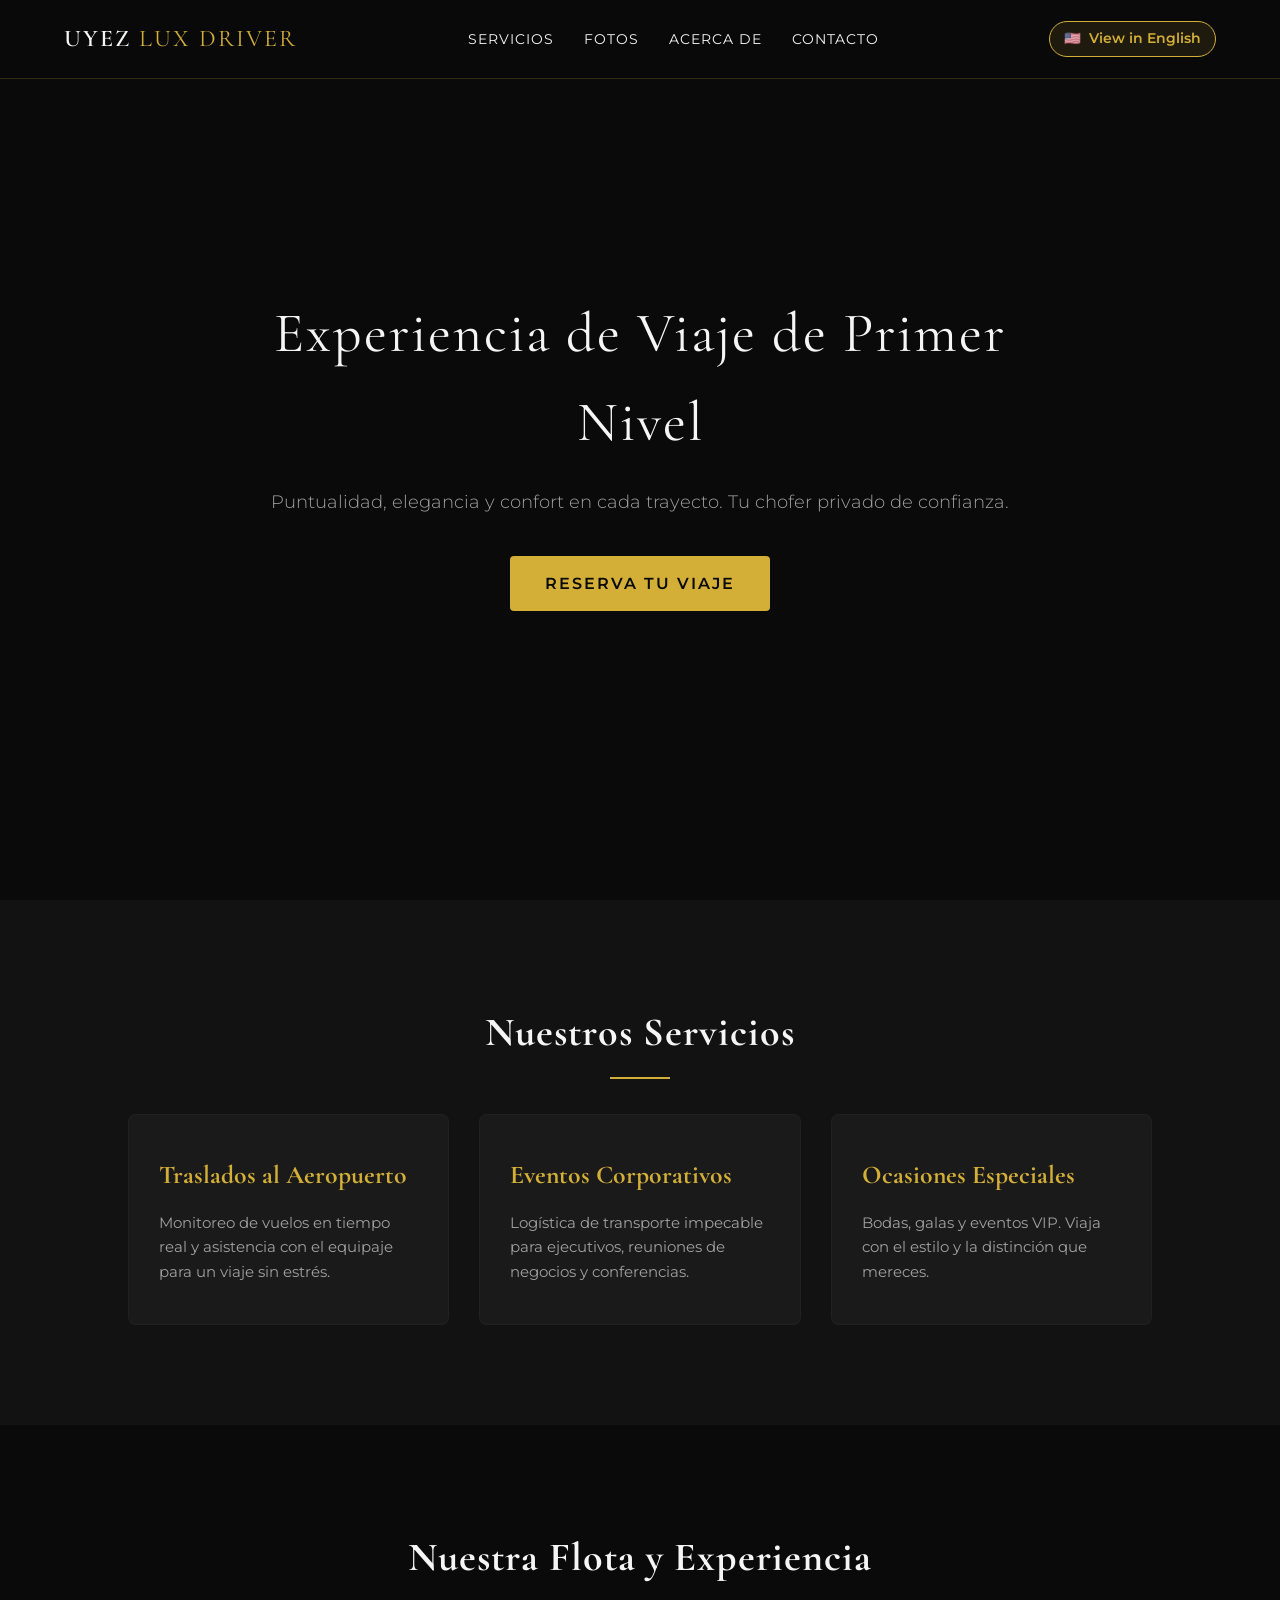
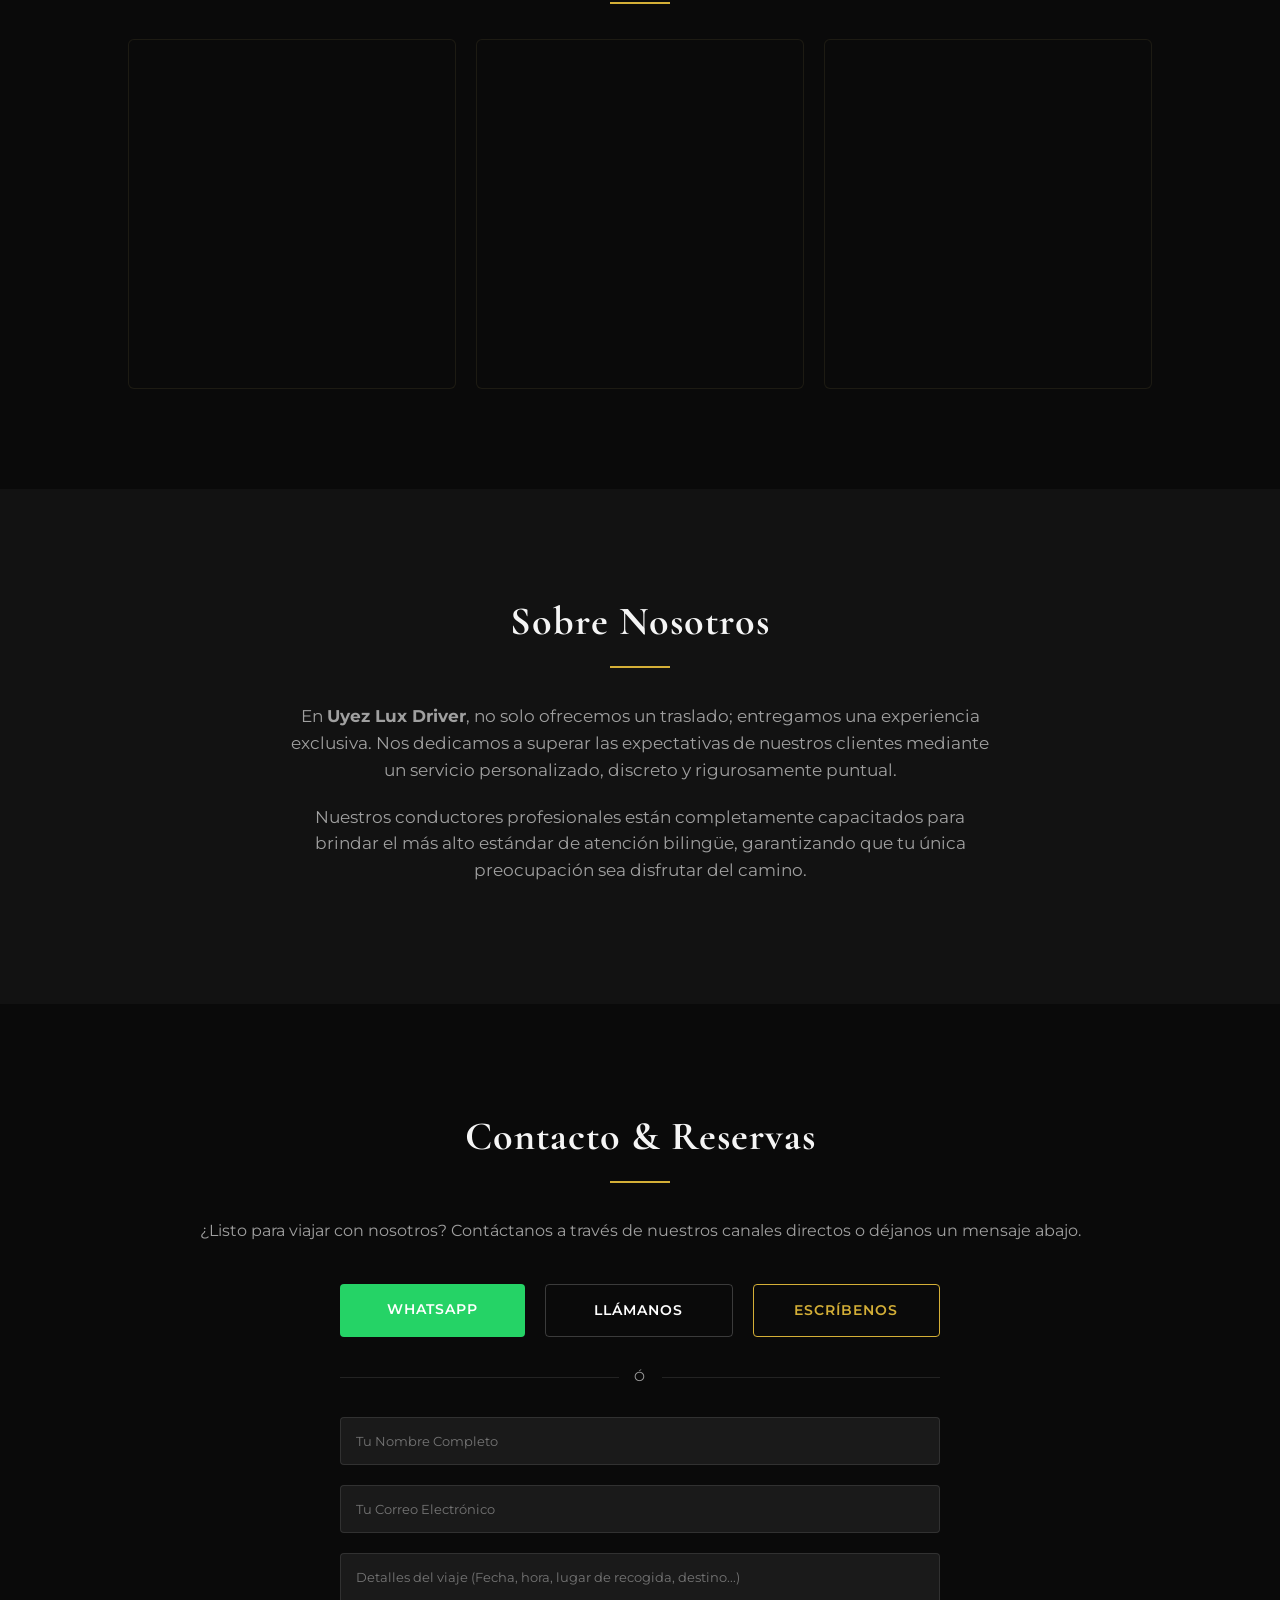
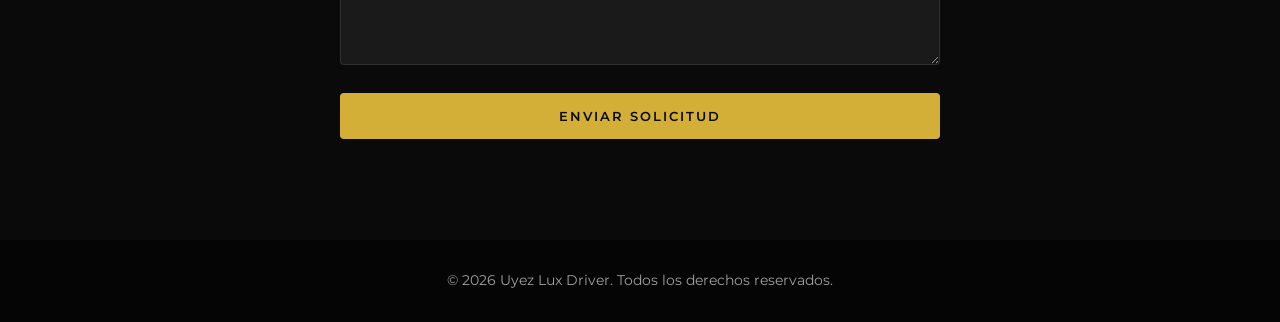
==== es.html @ 3fbd0e6f "Add files via upload" ====
<!DOCTYPE html>
<html lang="es">
<head>
    <meta charset="UTF-8">
    <meta name="viewport" content="width=device-width, initial-scale=1.0">
    <title>Uyez Lux Driver | Servicio de Chofer Premium</title>
    <link rel="stylesheet" href="style.css">
    <!-- Importación de tipografía elegante desde Google Fonts -->
    <link href="https://fonts.googleapis.com/css2?family=Cormorant+Garamond:ital,wght@0,400;0,600;1,400&family=Montserrat:wght@300;400;600&display=swap" rel="stylesheet">
</head>
<body>

    <!-- Navegación / Menú -->
    <header class="navbar">
        <div class="logo">
            UYEZ <span>LUX DRIVER</span>
        </div>
        <nav>
            <ul class="nav-links">
                <li><a href="#services">Servicios</a></li>
                <li><a href="#photos">Fotos</a></li>
                <li><a href="#about">Acerca de</a></li>
                <li><a href="#contact">Contacto</a></li>
            </ul>
        </nav>
        <!-- Enlace <a> que permite regresar a la versión en inglés (index.html) -->
        <a href="index.html" class="lang-badge">
            <span class="flag">🇺🇸</span> View in English
        </a>
    </header>

    <!-- Sección Hero -->
    <section class="hero">
        <div class="hero-overlay"></div>
        <div class="hero-content">
            <h1>Experiencia de Viaje de Primer Nivel</h1>
            <p>Puntualidad, elegancia y confort en cada trayecto. Tu chofer privado de confianza.</p>
            <a href="#contact" class="btn-primary">Reserva Tu Viaje</a>
        </div>
    </section>

    <!-- Sección de Servicios -->
    <section id="services" class="services-section">
        <h2 class="section-title">Nuestros Servicios</h2>
        <div class="services-grid">
            <div class="service-card">
                <h3>Traslados al Aeropuerto</h3>
                <p>Monitoreo de vuelos en tiempo real y asistencia con el equipaje para un viaje sin estrés.</p>
            </div>
            <div class="service-card">
                <h3>Eventos Corporativos</h3>
                <p>Logística de transporte impecable para ejecutivos, reuniones de negocios y conferencias.</p>
            </div>
            <div class="service-card">
                <h3>Ocasiones Especiales</h3>
                <p>Bodas, galas y eventos VIP. Viaja con el estilo y la distinción que mereces.</p>
            </div>
        </div>
    </section>

    <!-- Sección de Fotos -->
    <section id="photos" class="gallery-section">
        <h2 class="section-title">Nuestra Flota y Experiencia</h2>
        <div class="gallery-grid">
            <div class="gallery-item" style="background-image: url('https://images.unsplash.com/photo-1549399542-7e3f8b79c341?auto=format&fit=crop&q=80&w=600');"></div>
            <div class="gallery-item" style="background-image: url('https://images.unsplash.com/photo-1552519507-da3b142c6e3d?auto=format&fit=crop&q=80&w=600');"></div>
            <div class="gallery-item" style="background-image: url('https://images.unsplash.com/photo-1563720223185-11003d516935?auto=format&fit=crop&q=80&w=600');"></div>
        </div>
    </section>

    <!-- Sección Acerca de -->
    <section id="about" class="about-section">
        <div class="about-content">
            <h2 class="section-title">Sobre Nosotros</h2>
            <p>En <strong>Uyez Lux Driver</strong>, no solo ofrecemos un traslado; entregamos una experiencia exclusiva. Nos dedicamos a superar las expectativas de nuestros clientes mediante un servicio personalizado, discreto y rigurosamente puntual.</p>
            <p>Nuestros conductores profesionales están completamente capacitados para brindar el más alto estándar de atención bilingüe, garantizando que tu única preocupación sea disfrutar del camino.</p>
        </div>
    </section>

    <!-- Sección de Contacto -->
    <section id="contact" class="contact-section">
        <h2 class="section-title">Contacto & Reservas</h2>
        <p class="contact-subtitle">¿Listo para viajar con nosotros? Contáctanos a través de nuestros canales directos o déjanos un mensaje abajo.</p>
        
        <div class="direct-contact-buttons">
            <a href="https://wa.me/1234567890" target="_blank" class="contact-btn whatsapp-btn">WhatsApp</a>
            <a href="tel:+1234567890" class="contact-btn phone-btn">Llámanos</a>
            <a href="mailto:info@uyezluxdriver.com" class="contact-btn email-btn">Escríbenos</a>
        </div>

        <div class="separator"><span>Ó</span></div>

        <form class="contact-form" onsubmit="return false;">
            <div class="form-group">
                <input type="text" placeholder="Tu Nombre Completo" required>
            </div>
            <div class="form-group">
                <input type="email" placeholder="Tu Correo Electrónico" required>
            </div>
            <div class="form-group">
                <textarea rows="5" placeholder="Detalles del viaje (Fecha, hora, lugar de recogida, destino...)" required></textarea>
            </div>
            <button type="submit" class="btn-submit">Enviar Solicitud</button>
        </form>
    </section>

    <footer>
        <p>&copy; 2026 Uyez Lux Driver. Todos los derechos reservados.</p>
    </footer>

</body>
</html>
---- style.css ----
/* --- GENERAL CONFIGURATION & RESET --- */
* {
    margin: 0;
    padding: 0;
    box-sizing: border-box;
    scroll-behavior: smooth;
}

:root {
    --bg-dark: #0a0a0a;
    --bg-surface: #121212;
    --bg-card: #1a1a1a;
    --gold: #d4af37;
    --gold-hover: #f3e5ab;
    --text-light: #f5f5f5;
    --text-muted: #a0a0a0;
    --font-title: 'Cormorant Garamond', serif;
    --font-body: 'Montserrat', sans-serif;
}

body {
    font-family: var(--font-body);
    background-color: var(--bg-dark);
    color: var(--text-light);
    line-height: 1.6;
}

/* --- NAVIGATION HEADER --- */
.navbar {
    position: fixed;
    top: 0;
    left: 0;
    width: 100%;
    display: flex;
    justify-content: space-between;
    align-items: center;
    padding: 20px 5%;
    background: rgba(10, 10, 10, 0.85);
    backdrop-filter: blur(10px);
    border-bottom: 1px solid rgba(212, 175, 55, 0.2);
    z-index: 1000;
}

.logo {
    font-family: var(--font-title);
    font-size: 1.5rem;
    font-weight: 600;
    letter-spacing: 2px;
    color: var(--text-light);
}

.logo span {
    color: var(--gold);
    font-weight: 400;
}

.nav-links {
    display: flex;
    list-style: none;
    gap: 30px;
}

.nav-links a {
    color: var(--text-light);
    text-decoration: none;
    font-size: 0.9rem;
    text-transform: uppercase;
    letter-spacing: 1px;
    transition: color 0.3s ease;
}

.nav-links a:hover {
    color: var(--gold);
}

/* Botón de cambio de idioma optimizado como enlace */
.lang-badge {
    background: rgba(212, 175, 55, 0.1);
    border: 1px solid var(--gold);
    padding: 6px 14px;
    border-radius: 20px;
    font-size: 0.85rem;
    font-weight: 600;
    display: flex;
    align-items: center;
    gap: 8px;
    color: var(--gold);
    text-decoration: none; /* Quita el subrayado predeterminado */
    cursor: pointer;
    transition: all 0.3s ease;
}

.lang-badge:hover {
    background: rgba(212, 175, 55, 0.25);
    transform: translateY(-1px);
    box-shadow: 0 4px 12px rgba(212, 175, 55, 0.15);
}

/* --- HERO SECTION --- */
.hero {
    position: relative;
    height: 100vh;
    background: url('https://images.unsplash.com/photo-1503376780353-7e6692767b70?auto=format&fit=crop&q=80&w=1920') center/cover no-repeat;
    display: flex;
    align-items: center;
    justify-content: center;
    text-align: center;
    padding: 0 20px;
}

.hero-overlay {
    position: absolute;
    top: 0;
    left: 0;
    width: 100%;
    height: 100%;
    background: linear-gradient(to bottom, rgba(10,10,10,0.6), rgba(10,10,10,0.95));
}

.hero-content {
    position: relative;
    z-index: 1;
    max-width: 800px;
}

.hero-content h1 {
    font-family: var(--font-title);
    font-size: 3.5rem;
    font-weight: 400;
    margin-bottom: 20px;
    letter-spacing: 2px;
}

.hero-content p {
    font-size: 1.1rem;
    color: var(--text-muted);
    margin-bottom: 40px;
    font-weight: 300;
}

.btn-primary {
    display: inline-block;
    padding: 15px 35px;
    background-color: var(--gold);
    color: var(--bg-dark);
    text-decoration: none;
    text-transform: uppercase;
    font-weight: 600;
    letter-spacing: 2px;
    border-radius: 4px;
    transition: all 0.3s ease;
}

.btn-primary:hover {
    background-color: var(--gold-hover);
    transform: translateY(-3px);
    box-shadow: 0 10px 20px rgba(212, 175, 55, 0.2);
}

/* --- REUSABLE SECTION STYLES --- */
section {
    padding: 100px 10%;
}

.section-title {
    font-family: var(--font-title);
    font-size: 2.5rem;
    text-align: center;
    margin-bottom: 50px;
    position: relative;
    letter-spacing: 1px;
}

.section-title::after {
    content: '';
    position: absolute;
    bottom: -15px;
    left: 50%;
    transform: translateX(-50%);
    width: 60px;
    height: 2px;
    background-color: var(--gold);
}

/* --- SERVICES SECTION --- */
.services-section {
    background-color: var(--bg-surface);
}

.services-grid {
    display: grid;
    grid-template-columns: repeat(auto-fit, minmax(280px, 1fr));
    gap: 30px;
}

.service-card {
    background-color: var(--bg-card);
    padding: 40px 30px;
    border-radius: 8px;
    border: 1px solid rgba(255, 255, 255, 0.03);
    transition: all 0.3s ease;
}

.service-card:hover {
    border-color: var(--gold);
    transform: translateY(-5px);
}

.service-card h3 {
    font-family: var(--font-title);
    font-size: 1.6rem;
    margin-bottom: 15px;
    color: var(--gold);
}

.service-card p {
    color: var(--text-muted);
    font-size: 0.95rem;
}

/* --- PHOTOS SECTION (GALLERY) --- */
.gallery-section {
    background-color: var(--bg-dark);
}

.gallery-grid {
    display: grid;
    grid-template-columns: repeat(auto-fit, minmax(300px, 1fr));
    gap: 20px;
}

.gallery-item {
    height: 350px;
    border-radius: 6px;
    background-size: cover;
    background-position: center;
    filter: grayscale(40%);
    transition: all 0.5s ease;
    border: 1px solid rgba(212, 175, 55, 0.1);
}

.gallery-item:hover {
    filter: grayscale(0%);
    transform: scale(1.02);
    border-color: var(--gold);
}

/* --- ABOUT SECTION --- */
.about-section {
    background-color: var(--bg-surface);
    text-align: center;
}

.about-content {
    max-width: 700px;
    margin: 0 auto;
}

.about-content p {
    color: var(--text-muted);
    margin-bottom: 20px;
    font-size: 1.05rem;
}

/* --- CONTACT SECTION --- */
.contact-section {
    background-color: var(--bg-dark);
    text-align: center;
}

.contact-subtitle {
    color: var(--text-muted);
    margin-bottom: 40px;
}

/* Direct Contact Buttons Layout */
.direct-contact-buttons {
    display: flex;
    justify-content: center;
    gap: 20px;
    max-width: 600px;
    margin: 0 auto 30px auto;
}

.contact-btn {
    flex: 1;
    padding: 14px;
    text-decoration: none;
    font-weight: 600;
    font-size: 0.9rem;
    letter-spacing: 1px;
    text-transform: uppercase;
    border-radius: 4px;
    transition: all 0.3s ease;
    display: inline-block;
    text-align: center;
}

.whatsapp-btn {
    background-color: #25D366;
    color: #fff;
}

.whatsapp-btn:hover {
    background-color: #20ba5a;
    transform: translateY(-2px);
    box-shadow: 0 5px 15px rgba(37, 211, 102, 0.3);
}

.phone-btn {
    background-color: transparent;
    color: #ffffff;
    border: 1px solid rgba(255, 255, 255, 0.2);
}

.phone-btn:hover {
    background-color: rgba(255, 255, 255, 0.05);
    border-color: #ffffff;
    transform: translateY(-2px);
}

.email-btn {
    background-color: transparent;
    color: var(--gold);
    border: 1px solid var(--gold);
}

.email-btn:hover {
    background-color: rgba(212, 175, 55, 0.05);
    transform: translateY(-2px);
    box-shadow: 0 5px 15px rgba(212, 175, 55, 0.15);
}

/* Text Separator line */
.separator {
    display: flex;
    align-items: center;
    text-align: center;
    color: var(--text-muted);
    max-width: 600px;
    margin: 0 auto 30px auto;
    font-size: 0.8rem;
    letter-spacing: 2px;
}

.separator::before, .separator::after {
    content: '';
    flex: 1;
    border-bottom: 1px solid rgba(255, 255, 255, 0.1);
}

.separator span {
    padding: 0 15px;
}

/* Form Styles */
.contact-form {
    max-width: 600px;
    margin: 0 auto;
}

.form-group {
    margin-bottom: 20px;
}

.contact-form input, 
.contact-form textarea {
    width: 100%;
    padding: 15px;
    background-color: var(--bg-card);
    border: 1px solid rgba(255, 255, 255, 0.1);
    color: var(--text-light);
    font-family: var(--font-body);
    border-radius: 4px;
    outline: none;
    transition: border-color 0.3s ease;
}

.contact-form input:focus, 
.contact-form textarea:focus {
    border-color: var(--gold);
}

.btn-submit {
    width: 100%;
    padding: 15px;
    background-color: var(--gold);
    color: var(--bg-dark);
    border: none;
    font-family: var(--font-body);
    font-weight: 600;
    text-transform: uppercase;
    letter-spacing: 2px;
    cursor: pointer;
    border-radius: 4px;
    transition: all 0.3s ease;
}

.btn-submit:hover {
    background-color: var(--gold-hover);
}

/* --- FOOTER --- */
footer {
    background-color: #050505;
    padding: 30px;
    text-align: center;
    font-size: 0.85rem;
    color: var(--text-muted);
    border-top: 1px solid rgba(255, 255, 255, 0.02);
}

/* --- RESPONSIVE DESIGN (MOBILE) --- */
@media (max-width: 768px) {
    .navbar {
        flex-direction: column;
        gap: 15px;
        padding: 15px;
    }
    
    .nav-links {
        gap: 15px;
        flex-wrap: wrap;
        justify-content: center;
    }

    .hero-content h1 {
        font-size: 2.3rem;
    }
    
    .direct-contact-buttons {
        flex-direction: column;
        gap: 10px;
    }
    
    section {
        padding: 60px 5%;
    }
}
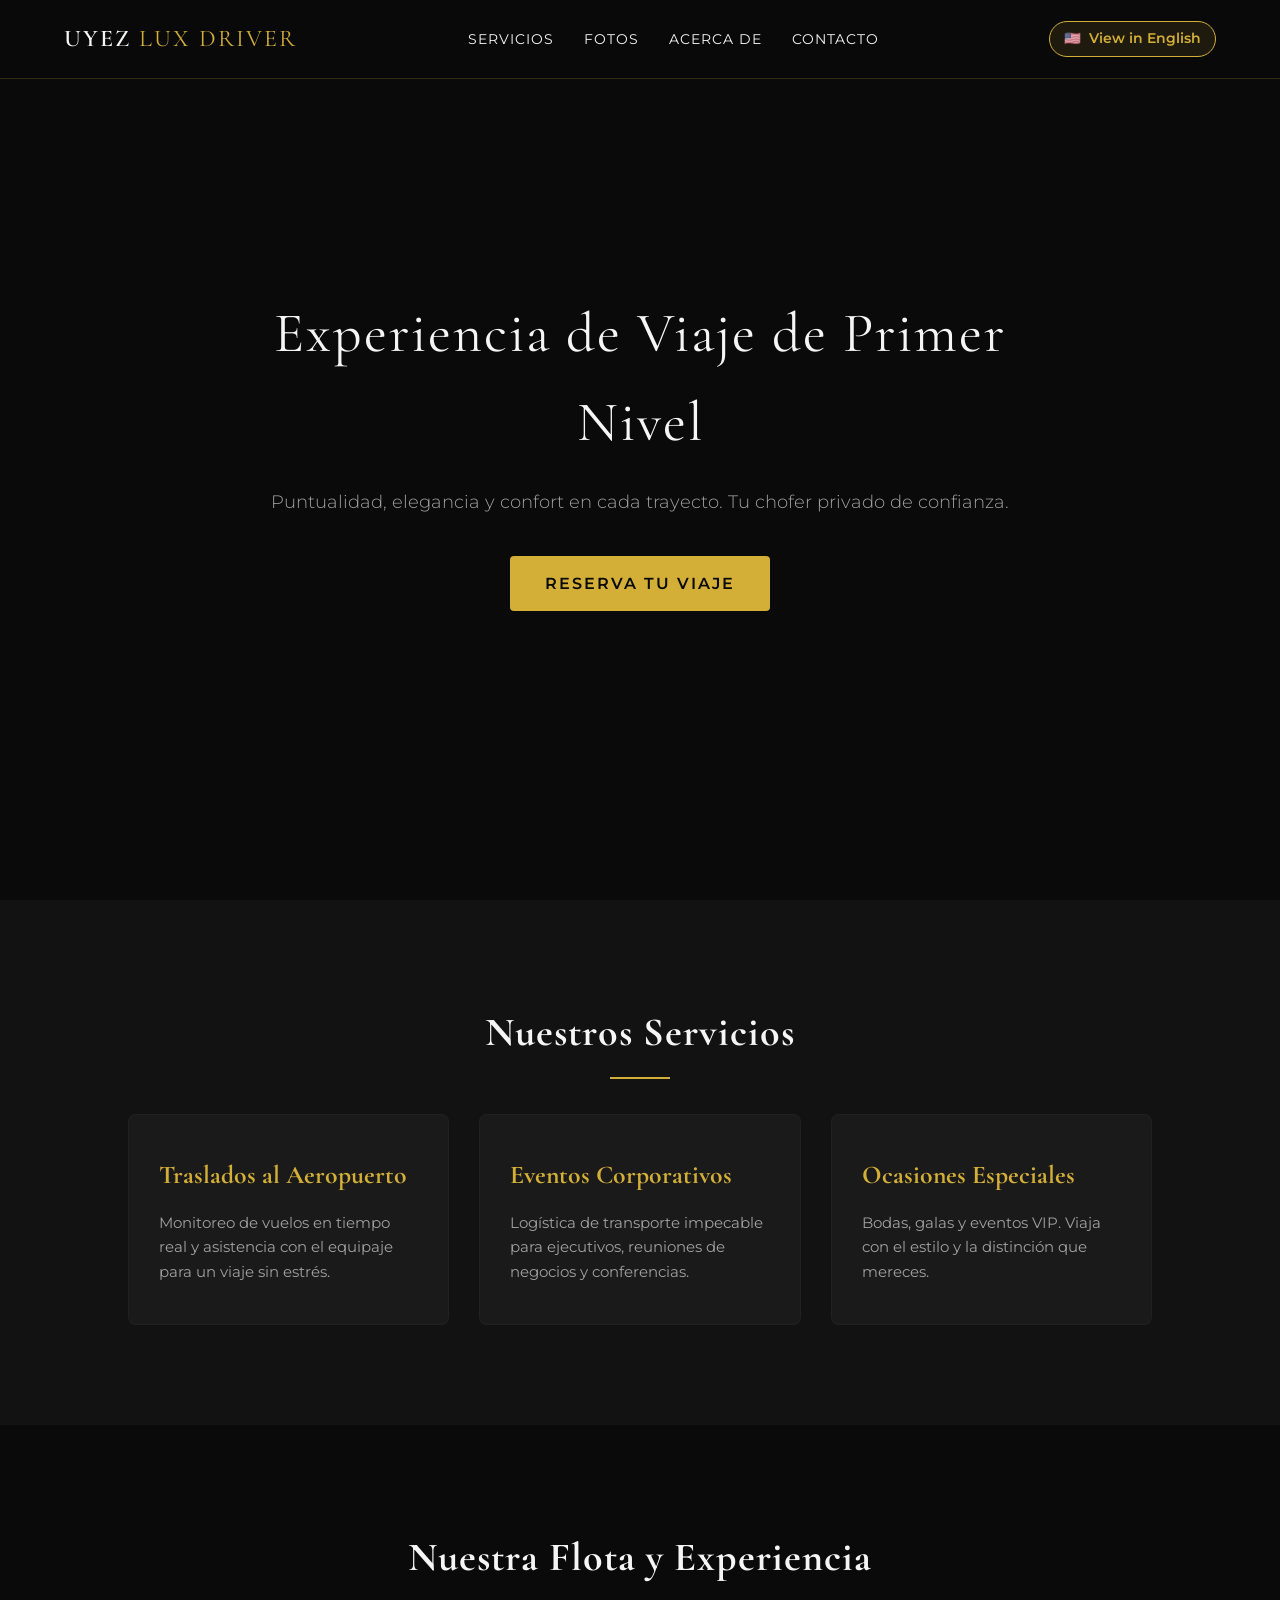
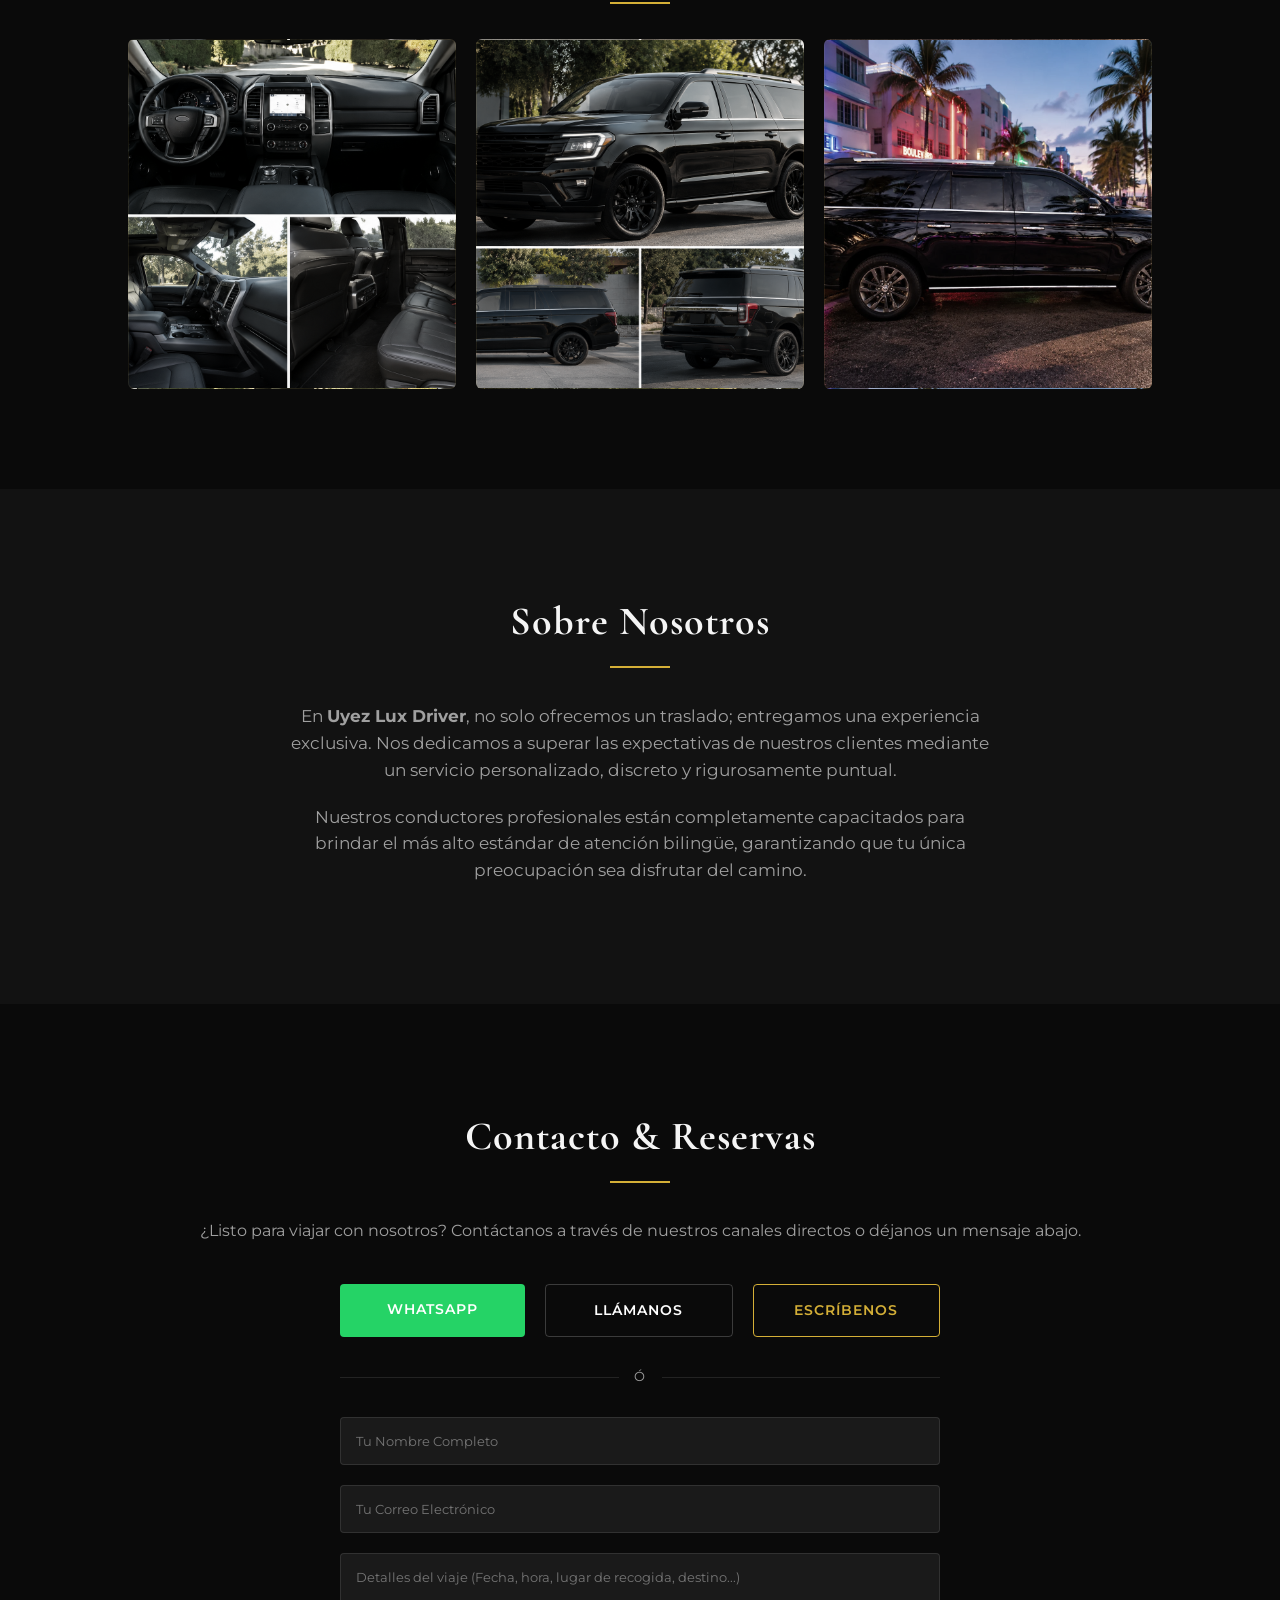
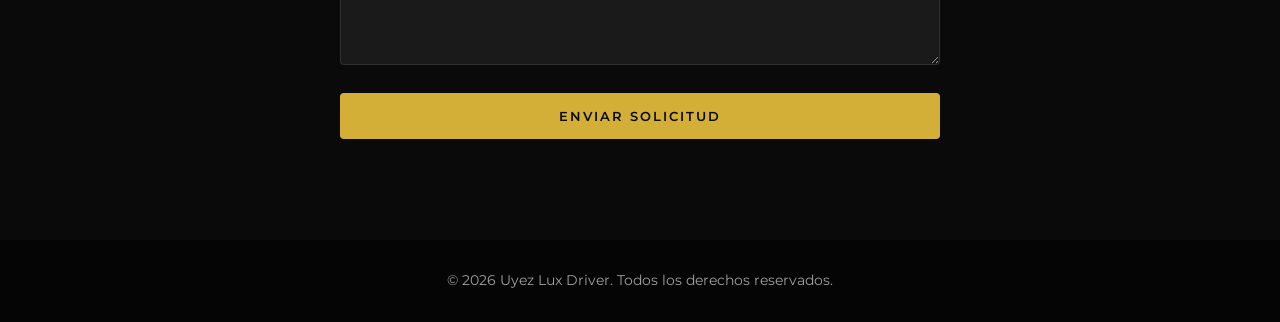
==== commit cb03f7bb: "Add files via upload" ====
--- a/es.html
+++ b/es.html
@@ -62,12 +62,11 @@
     <section id="photos" class="gallery-section">
         <h2 class="section-title">Nuestra Flota y Experiencia</h2>
         <div class="gallery-grid">
-            <div class="gallery-item" style="background-image: url('https://images.unsplash.com/photo-1549399542-7e3f8b79c341?auto=format&fit=crop&q=80&w=600');"></div>
-            <div class="gallery-item" style="background-image: url('https://images.unsplash.com/photo-1552519507-da3b142c6e3d?auto=format&fit=crop&q=80&w=600');"></div>
-            <div class="gallery-item" style="background-image: url('https://images.unsplash.com/photo-1563720223185-11003d516935?auto=format&fit=crop&q=80&w=600');"></div>
+            <div class="gallery-item" style="background-image: url('ChatGPT\ Image\ May\ 24\,\ 2026\,\ 06_34_45\ PM.png');"></div>
+            <div class="gallery-item" style="background-image: url('ChatGPT\ Image\ May\ 24\,\ 2026\,\ 06_36_39\ PM.png');"></div>
+            <div class="gallery-item" style="background-image: url('south_beach_miami_suv_web_1600.webp');"></div>
         </div>
-    </section>
-
+    </section
     <!-- Sección Acerca de -->
     <section id="about" class="about-section">
         <div class="about-content">
@@ -83,9 +82,9 @@
         <p class="contact-subtitle">¿Listo para viajar con nosotros? Contáctanos a través de nuestros canales directos o déjanos un mensaje abajo.</p>
         
         <div class="direct-contact-buttons">
-            <a href="https://wa.me/1234567890" target="_blank" class="contact-btn whatsapp-btn">WhatsApp</a>
-            <a href="tel:+1234567890" class="contact-btn phone-btn">Llámanos</a>
-            <a href="mailto:info@uyezluxdriver.com" class="contact-btn email-btn">Escríbenos</a>
+            <a href="https://wa.me/3054235119" target="_blank" class="contact-btn whatsapp-btn">WhatsApp</a>
+            <a href="tel:+13054235119" class="contact-btn phone-btn">Llámanos</a>
+            <a href="mailto:uyezlux@gmail.com" class="contact-btn email-btn">Escríbenos</a>
         </div>
 
         <div class="separator"><span>Ó</span></div>
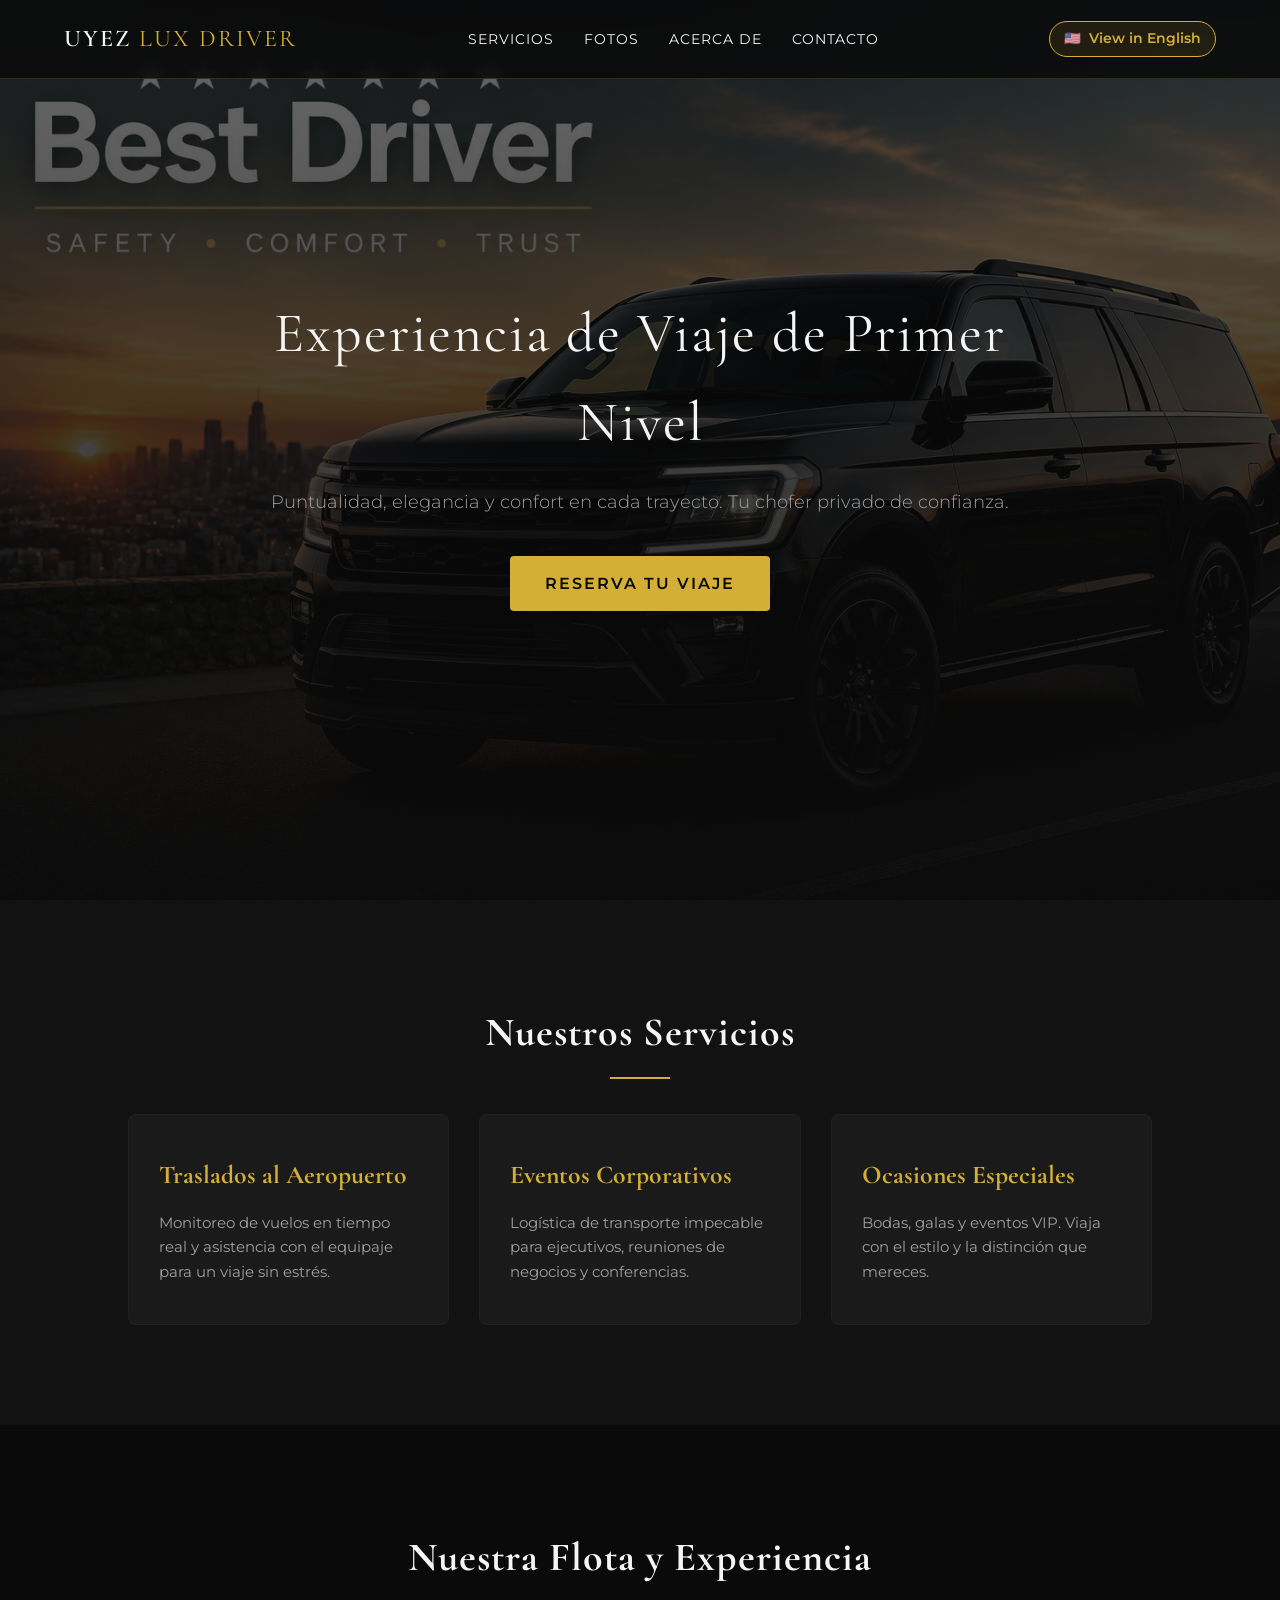
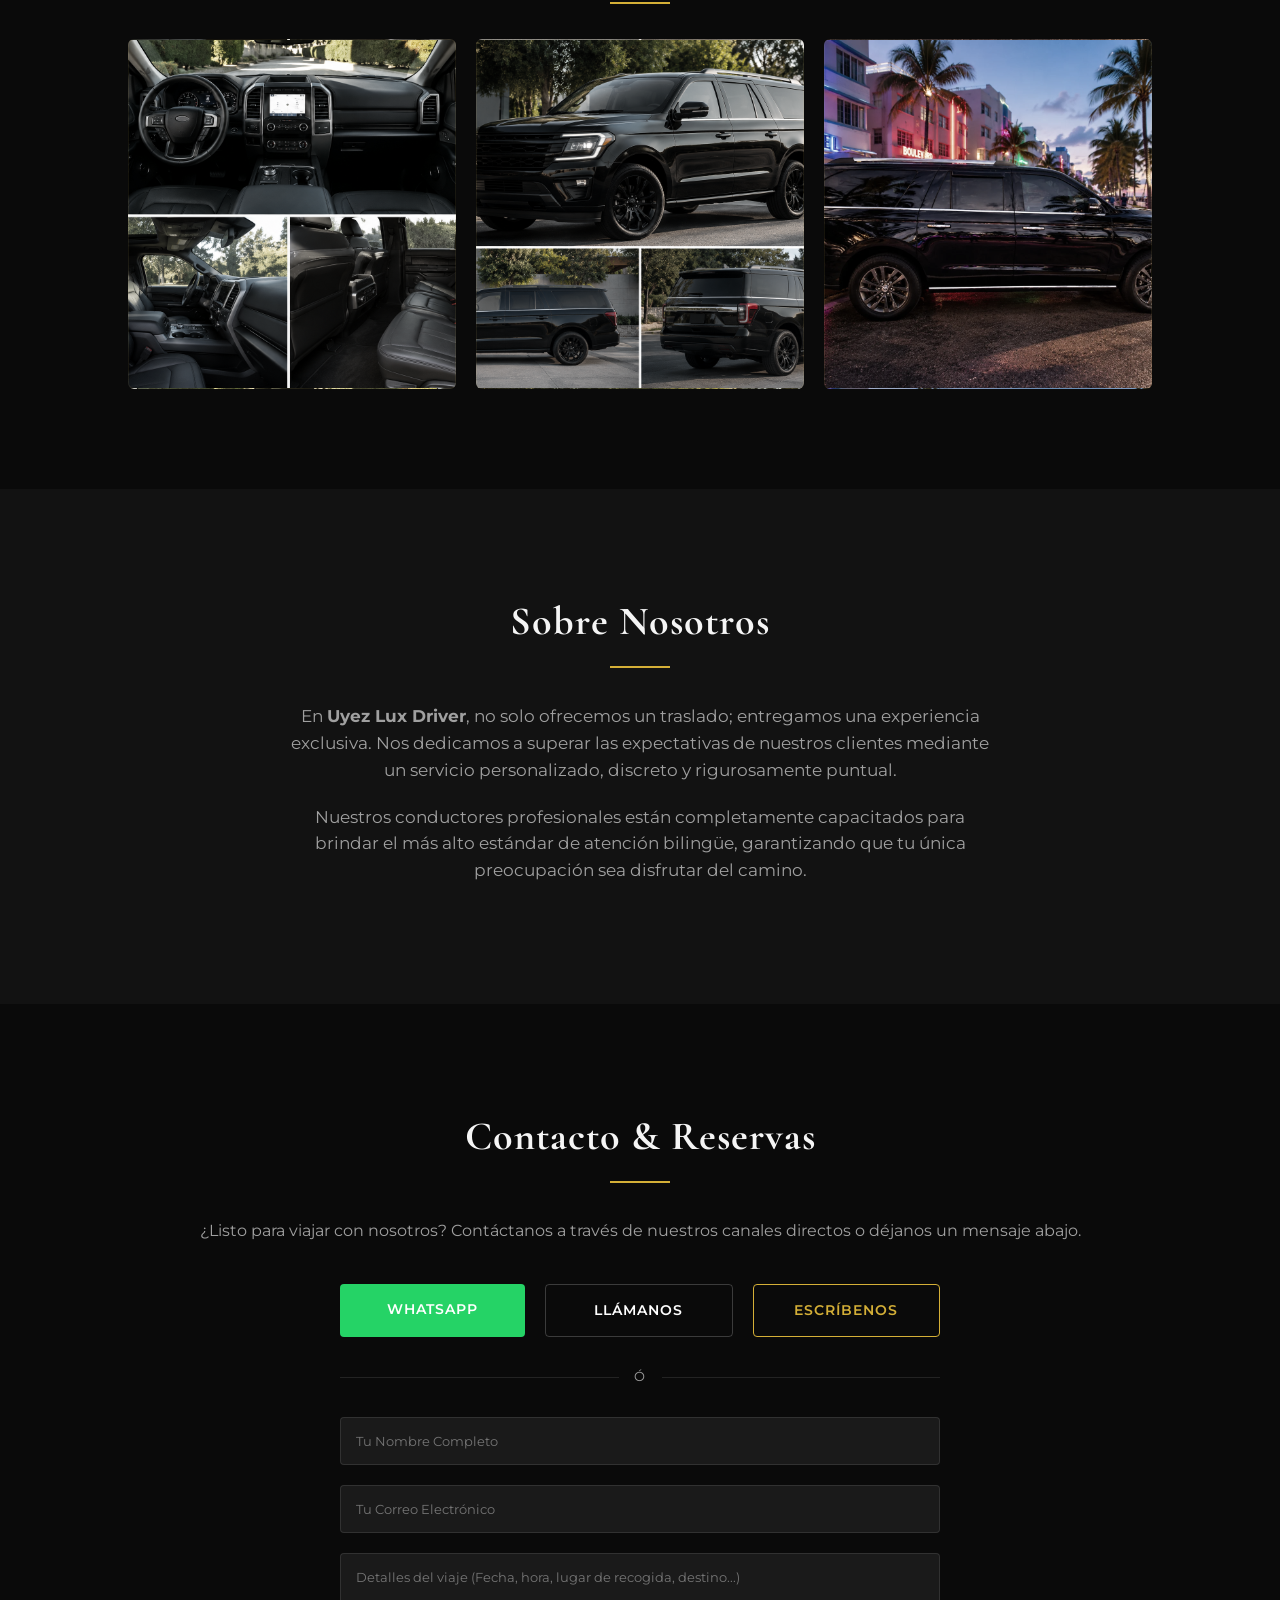
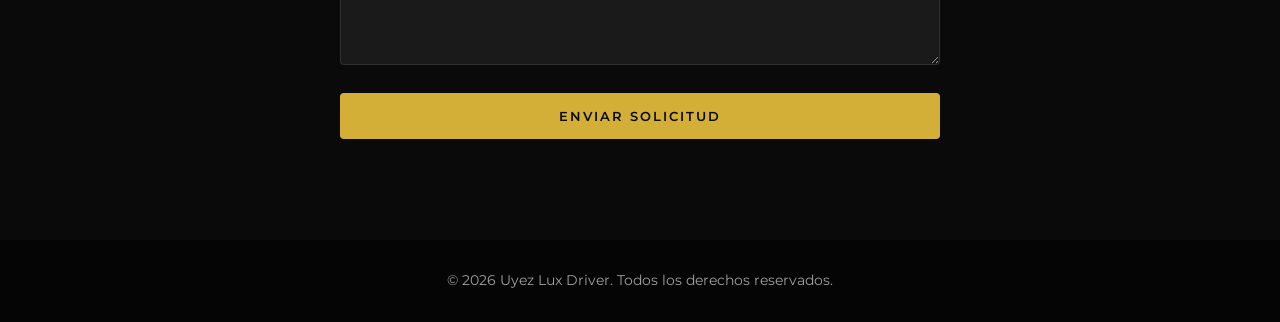
==== commit 94eff683: "Add files via upload" ====
--- a/es.html
+++ b/es.html
@@ -89,18 +89,18 @@
 
         <div class="separator"><span>Ó</span></div>
 
-        <form class="contact-form" onsubmit="return false;">
-            <div class="form-group">
-                <input type="text" placeholder="Tu Nombre Completo" required>
-            </div>
-            <div class="form-group">
-                <input type="email" placeholder="Tu Correo Electrónico" required>
-            </div>
-            <div class="form-group">
-                <textarea rows="5" placeholder="Detalles del viaje (Fecha, hora, lugar de recogida, destino...)" required></textarea>
-            </div>
-            <button type="submit" class="btn-submit">Enviar Solicitud</button>
-        </form>
+       <form class="contact-form" action="mailto:info@uyezluxdriver.com" method="POST" enctype="text/plain">
+    <div class="form-group">
+        <input type="text" name="Nombre" placeholder="Tu Nombre Completo" required>
+    </div>
+    <div class="form-group">
+        <input type="email" name="Correo" placeholder="Tu Correo Electrónico" required>
+    </div>
+    <div class="form-group">
+        <textarea name="Detalles del Viaje" rows="5" placeholder="Detalles del viaje (Fecha, hora, lugar de recogida, destino...)" required></textarea>
+    </div>
+    <button type="submit" class="btn-submit">Enviar Solicitud</button>
+</form>
     </section>
 
     <footer>
--- a/style.css
+++ b/style.css
@@ -100,7 +100,7 @@
 .hero {
     position: relative;
     height: 100vh;
-    background: url('https://images.unsplash.com/photo-1503376780353-7e6692767b70?auto=format&fit=crop&q=80&w=1920') center/cover no-repeat;
+    background: url('fotositio1.jpg') center/cover no-repeat;
     display: flex;
     align-items: center;
     justify-content: center;
